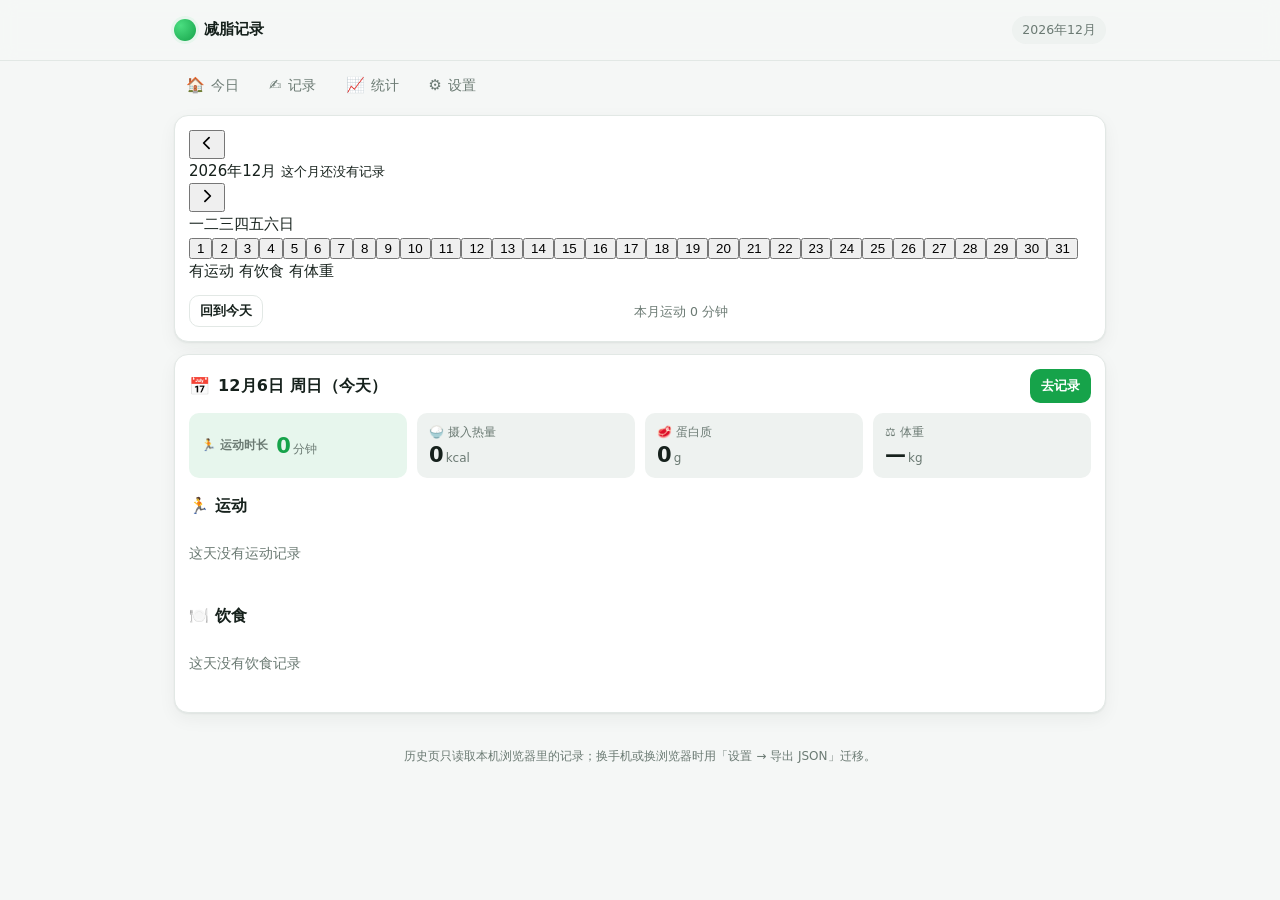
==== history.html @ f9bfeeaa "update: 历史上线（日期栏对称化 + 日历历史页 + 多标签页缓存修复）" ====
<!DOCTYPE html>
<html lang="zh-CN">
<head>
<meta charset="utf-8">
<meta name="viewport" content="width=device-width, initial-scale=1, viewport-fit=cover">
<title>历史 · 减脂记录</title>
<meta name="theme-color" content="#16a34a">
<link rel="icon" href="favicon.svg" type="image/svg+xml">
<link rel="manifest" href="manifest.webmanifest">
<link rel="stylesheet" href="assets/style.css">
</head>
<body>

<header class="topbar">
  <div class="wrap">
    <div class="brand"><span class="dot"></span><span>减脂记录</span></div>
    <span class="date-chip" id="monthChip">—</span>
  </div>
</header>
<nav id="nav" class="nav" aria-label="主导航"></nav>

<main class="wrap" id="main">

  <!-- ========== 月历 ========== -->
  <section class="card">
    <div class="calbar">
      <button class="iconbtn" id="prevMonth" type="button" title="上个月" aria-label="上个月">
        <svg viewBox="0 0 24 24" width="20" height="20" aria-hidden="true"><path d="M14.5 5.5 8 12l6.5 6.5" fill="none" stroke="currentColor" stroke-width="2.1" stroke-linecap="round" stroke-linejoin="round"/></svg>
      </button>
      <div class="calbar-title">
        <span id="monthLabel">—</span>
        <small id="monthSub"></small>
      </div>
      <button class="iconbtn" id="nextMonth" type="button" title="下个月" aria-label="下个月">
        <svg viewBox="0 0 24 24" width="20" height="20" aria-hidden="true"><path d="M9.5 5.5 16 12l-6.5 6.5" fill="none" stroke="currentColor" stroke-width="2.1" stroke-linecap="round" stroke-linejoin="round"/></svg>
      </button>
    </div>

    <div class="cal-week" aria-hidden="true">
      <span>一</span><span>二</span><span>三</span><span>四</span><span>五</span><span>六</span><span>日</span>
    </div>
    <div class="cal-grid" id="calGrid" aria-label="月历"></div>

    <div class="cal-legend">
      <span><i></i>有运动</span>
      <span><i class="diet"></i>有饮食</span>
      <span><i class="weight"></i>有体重</span>
    </div>

    <div class="row mt12">
      <button class="btn btn-sm btn-ghost" id="todayBtn" type="button">回到今天</button>
      <span class="small muted grow center" id="monthSummary"></span>
    </div>
  </section>

  <!-- ========== 选中那天的记录 ========== -->
  <section class="card">
    <div class="card-head">
      <span class="icon">📅</span>
      <h2 class="grow" id="dayTitle">—</h2>
      <a class="btn btn-sm btn-primary" id="editDay" href="log.html">去记录</a>
    </div>

    <div class="grid grid-4">
      <div class="stat brand">
        <div class="k">🏃 运动时长</div>
        <div class="v" id="dMinutes">0<small>分钟</small></div>
      </div>
      <div class="stat">
        <div class="k">🍚 摄入热量</div>
        <div class="v" id="dKcal">0<small>kcal</small></div>
      </div>
      <div class="stat">
        <div class="k">🥩 蛋白质</div>
        <div class="v" id="dProtein">0<small>g</small></div>
      </div>
      <div class="stat">
        <div class="k">⚖️ 体重</div>
        <div class="v" id="dWeight">—<small>kg</small></div>
      </div>
    </div>

    <div class="row-between mt16">
      <h2>🏃 运动</h2>
      <span class="small muted" id="dExMeta"></span>
    </div>
    <ul class="list" id="exList"></ul>

    <div class="row-between mt16">
      <h2>🍽️ 饮食</h2>
      <span class="small muted" id="dMealMeta"></span>
    </div>
    <ul class="list" id="mealList"></ul>
  </section>

  <p class="foot">历史页只读取本机浏览器里的记录；换手机或换浏览器时用「设置 → 导出 JSON」迁移。</p>
</main>

<script src="assets/storage.js"></script>
<script src="assets/app.js"></script>
<script>
(function () {
  var S = window.FatLossStorage, A = window.FatLossApp;
  A.applyTheme();
  A.renderNav('history.html');

  var TODAY = S.today();
  var state = { ym: TODAY.slice(0, 7), date: TODAY };
  var DAYS = {};

  function pad(n) { return (n < 10 ? '0' : '') + n; }
  function monthLabel(ym) { var p = ym.split('-'); return Number(p[0]) + '年' + Number(p[1]) + '月'; }
  function ymd(ym, day) { return ym + '-' + pad(day); }
  function daysInMonth(ym) { var p = ym.split('-'); return new Date(Number(p[0]), Number(p[1]), 0).getDate(); }
  // 周一作为一周的第一天：Date.getDay() 里 0 是周日 → 顺移成 6
  function firstOffset(ym) { var p = ym.split('-'); return (new Date(Number(p[0]), Number(p[1]) - 1, 1).getDay() + 6) % 7; }
  function shiftMonth(ym, delta) {
    var p = ym.split('-');
    var d = new Date(Number(p[0]), Number(p[1]) - 1 + delta, 1);
    return d.getFullYear() + '-' + pad(d.getMonth() + 1);
  }

  /* ---------- 按日期汇总全部记录 ---------- */
  function aggregate() {
    var rec = S.loadRecords(), map = {};
    function slot(d) { return map[d] || (map[d] = { minutes: 0, types: [], kcal: 0, meals: 0, weight: null }); }
    (rec.exercises || []).forEach(function (e) {
      var s = slot(e.date);
      s.minutes += e.durationMin || 0;
      if (e.type && s.types.indexOf(e.type) < 0) s.types.push(e.type);
    });
    (rec.meals || []).forEach(function (m) {
      var s = slot(m.date);
      s.meals += 1;
      s.kcal += m.kcal || 0;
    });
    (rec.weights || []).forEach(function (w) { slot(w.date).weight = w.weight; });
    return map;
  }

  /* ---------- 月历 ---------- */
  function renderCalendar() {
    var total = daysInMonth(state.ym);
    var offset = firstOffset(state.ym);
    var html = '', i;
    for (i = 0; i < offset; i++) html += '<div class="cal-cell pad" aria-hidden="true"></div>';
    for (var day = 1; day <= total; day++) {
      var d = ymd(state.ym, day);
      var s = DAYS[d];
      var cls = 'cal-cell';
      if (d === TODAY) cls += ' today';
      if (d === state.date) cls += ' sel';
      var inner = '<span class="d">' + day + '</span>';
      if (s) {
        if (s.minutes > 0) inner += '<span class="m">' + s.minutes + '分</span>';
        if (s.types.length) inner += '<span class="t">' + A.escapeHtml(s.types.slice(0, 2).join('·')) + '</span>';
        var dots = '';
        if (s.minutes > 0) dots += '<i></i>';
        if (s.meals > 0) dots += '<i class="diet"></i>';
        if (s.weight !== null) dots += '<i class="weight"></i>';
        if (dots) inner += '<span class="dots">' + dots + '</span>';
      }
      html += '<button type="button" class="' + cls + '" data-date="' + d + '">' + inner + '</button>';
    }
    document.getElementById('calGrid').innerHTML = html;

    // 本月小结
    var minutes = 0, active = 0, kcal = 0, mealDays = 0, ws = [];
    for (var day2 = 1; day2 <= total; day2++) {
      var s2 = DAYS[ymd(state.ym, day2)];
      if (!s2) continue;
      active += 1;
      minutes += s2.minutes;
      if (s2.meals > 0) { mealDays += 1; kcal += s2.kcal; }
      if (s2.weight !== null) ws.push({ d: ymd(state.ym, day2), v: s2.weight });
    }
    ws.sort(function (a, b) { return a.d < b.d ? -1 : 1; });

    document.getElementById('monthLabel').textContent = monthLabel(state.ym);
    document.getElementById('monthSub').textContent = active ? '有记录 ' + active + ' 天' : '这个月还没有记录';
    document.getElementById('monthChip').textContent = monthLabel(state.ym);
    var parts = ['本月运动 ' + A.fmtNum(minutes) + ' 分钟'];
    if (mealDays) parts.push('日均摄入 ' + A.fmtNum(kcal / mealDays) + ' kcal');
    if (ws.length > 1) {
      parts.push('体重 ' + A.fmtNum(ws[0].v, 1) + '→' + A.fmtNum(ws[ws.length - 1].v, 1) + ' kg');
    } else if (ws.length === 1) {
      parts.push('体重 ' + A.fmtNum(ws[0].v, 1) + ' kg');
    }
    document.getElementById('monthSummary').textContent = parts.join(' · ');
  }

  /* ---------- 选中那天的明细 ---------- */
  function renderDetail() {
    var d = state.date;
    var s = S.daySummary(d);
    var rel = A.relativeDay(d);
    document.getElementById('dayTitle').textContent = A.dateLabel(d) + (rel ? '（' + rel + '）' : '');
    document.getElementById('editDay').href = 'log.html?date=' + encodeURIComponent(d);
    document.getElementById('dMinutes').innerHTML = A.fmtNum(s.minutes) + '<small>分钟</small>';
    document.getElementById('dKcal').innerHTML = A.fmtNum(s.kcal) + '<small>kcal</small>';
    document.getElementById('dProtein').innerHTML = A.fmtNum(s.protein, 1) + '<small>g</small>';
    document.getElementById('dWeight').innerHTML = (s.weight === null ? '—' : A.fmtNum(s.weight, 1)) + '<small>kg</small>';

    document.getElementById('dExMeta').textContent = s.exercises.length ? s.exercises.length + ' 条记录' : '';
    document.getElementById('exList').innerHTML = s.exercises.length ? s.exercises.map(function (e) {
      return '<li><div class="li-main"><div class="li-title">' + A.escapeHtml(e.type) +
        '<span class="tag brand">' + A.fmtNum(e.durationMin) + ' 分钟</span>' +
        (e.intensity ? '<span class="tag">' + A.escapeHtml(e.intensity) + '</span>' : '') +
        (e.calories ? '<span class="tag">' + A.fmtNum(e.calories) + ' kcal</span>' : '') +
        '</div>' + (e.note ? '<div class="li-sub">' + A.escapeHtml(e.note) + '</div>' : '') + '</div></li>';
    }).join('') : '<li><div class="empty">这天没有运动记录</div></li>';

    var total = s.kcal;
    document.getElementById('dMealMeta').textContent = s.meals.length ? '合计 ' + A.fmtNum(total) + ' kcal' : '';
    document.getElementById('mealList').innerHTML = s.meals.length ? s.meals.map(function (m) {
      return '<li><div class="li-main"><div class="li-title">' + A.escapeHtml(m.name) +
        '<span class="tag">' + A.escapeHtml(m.meal) + '</span></div>' +
        '<div class="li-sub">' + A.fmtNum(m.amount) + ' ' + A.escapeHtml(m.unit) + ' · ' +
        A.fmtNum(m.kcal) + ' kcal · 蛋白 ' + A.fmtNum(m.protein, 1) + 'g / 碳水 ' +
        A.fmtNum(m.carbs, 1) + 'g / 脂肪 ' + A.fmtNum(m.fat, 1) + 'g</div></div></li>';
    }).join('') : '<li><div class="empty">这天没有饮食记录</div></li>';
  }

  function render() {
    DAYS = aggregate();
    renderCalendar();
    renderDetail();
  }

  /* ---------- 交互 ---------- */
  document.getElementById('prevMonth').addEventListener('click', function () {
    state.ym = shiftMonth(state.ym, -1);
    renderCalendar();
  });
  document.getElementById('nextMonth').addEventListener('click', function () {
    state.ym = shiftMonth(state.ym, 1);
    renderCalendar();
  });
  document.getElementById('todayBtn').addEventListener('click', function () {
    state.ym = TODAY.slice(0, 7);
    state.date = TODAY;
    render();
  });
  document.getElementById('calGrid').addEventListener('click', function (e) {
    var el = e.target;
    while (el && el !== this && !el.getAttribute('data-date')) el = el.parentNode;
    if (!el || el === this) return;
    var d = el.getAttribute('data-date');
    if (!d) return;
    state.date = d;
    var ym = d.slice(0, 7);
    if (ym !== state.ym) { state.ym = ym; render(); return; }
    renderCalendar();
    renderDetail();
  });
  window.addEventListener('fatloss:change', render);

  render();
})();
</script>
</body>
</html>
---- assets/style.css ----
/*! 减脂记录 · 样式表 —— 移动优先 / 深色模式 / 零依赖 */

/* ---------- 主题变量 ---------- */
:root {
  --bg: #f5f7f6;
  --bg-elev: #ffffff;
  --bg-soft: #eef2f0;
  --bg-input: #ffffff;
  --text: #16211c;
  --text-dim: #6b7a73;
  --line: #e2e8e5;
  --brand: #16a34a;
  --brand-soft: #e7f6ed;
  --brand-ink: #ffffff;
  --ok: #16a34a;
  --warn: #d97706;
  --danger: #dc2626;
  --info: #2563eb;
  --chart-grid: rgba(107, 122, 115, 0.18);
  --shadow: 0 1px 2px rgba(16, 33, 26, .06), 0 6px 18px rgba(16, 33, 26, .05);
  --radius: 14px;
  --radius-sm: 10px;
  --nav-h: 58px;
}

@media (prefers-color-scheme: dark) {
  :root:not([data-theme="light"]) {
    --bg: #0f1512;
    --bg-elev: #161d19;
    --bg-soft: #1d2621;
    --bg-input: #1b2420;
    --text: #e8efeb;
    --text-dim: #96a69e;
    --line: #26312c;
    --brand: #35c46f;
    --brand-soft: #14301f;
    --brand-ink: #06210f;
    --warn: #f59e0b;
    --danger: #f87171;
    --info: #60a5fa;
    --chart-grid: rgba(150, 166, 158, 0.18);
    --shadow: 0 1px 2px rgba(0, 0, 0, .4), 0 8px 22px rgba(0, 0, 0, .28);
  }
}

:root[data-theme="dark"] {
  --bg: #0f1512;
  --bg-elev: #161d19;
  --bg-soft: #1d2621;
  --bg-input: #1b2420;
  --text: #e8efeb;
  --text-dim: #96a69e;
  --line: #26312c;
  --brand: #35c46f;
  --brand-soft: #14301f;
  --brand-ink: #06210f;
  --warn: #f59e0b;
  --danger: #f87171;
  --info: #60a5fa;
  --chart-grid: rgba(150, 166, 158, 0.18);
  --shadow: 0 1px 2px rgba(0, 0, 0, .4), 0 8px 22px rgba(0, 0, 0, .28);
}

/* ---------- 基础 ---------- */
* { box-sizing: border-box; }

html, body { margin: 0; padding: 0; }

body {
  background: var(--bg);
  color: var(--text);
  font: 15px/1.55 system-ui, -apple-system, "Segoe UI", "Microsoft YaHei", "PingFang SC", sans-serif;
  -webkit-font-smoothing: antialiased;
  padding-bottom: calc(var(--nav-h) + env(safe-area-inset-bottom, 0px) + 8px);
}

a { color: var(--brand); text-decoration: none; }

h1, h2, h3 { margin: 0; font-weight: 650; letter-spacing: .2px; }
h1 { font-size: 18px; }
h2 { font-size: 16px; }
h3 { font-size: 15px; }

.wrap { max-width: 960px; margin: 0 auto; padding: 0 14px; }
.muted { color: var(--text-dim); }
.small { font-size: 12.5px; }
.center { text-align: center; }
.row { display: flex; align-items: center; gap: 8px; }
.row-between { display: flex; align-items: center; justify-content: space-between; gap: 10px; }
.grow { flex: 1; min-width: 0; }
.wrap-text { overflow-wrap: anywhere; }
.hidden { display: none !important; }
.mt8 { margin-top: 8px; }
.mt12 { margin-top: 12px; }
.mt16 { margin-top: 16px; }

/* ---------- 顶栏 ---------- */
.topbar {
  position: sticky; top: 0; z-index: 20;
  background: color-mix(in srgb, var(--bg) 88%, transparent);
  backdrop-filter: saturate(140%) blur(8px);
  border-bottom: 1px solid var(--line);
}
.topbar .wrap { display: flex; align-items: center; gap: 10px; height: 54px; }
.brand { display: flex; align-items: center; gap: 8px; font-weight: 700; }
.brand .dot {
  width: 22px; height: 22px; border-radius: 50%;
  background: radial-gradient(circle at 30% 30%, #4ade80, var(--brand));
  box-shadow: 0 0 0 3px var(--brand-soft);
}
.topbar .date-chip {
  margin-left: auto; font-size: 12.5px; color: var(--text-dim);
  background: var(--bg-soft); border-radius: 999px; padding: 4px 10px;
}


/* ---------- 底部导航（移动端） ---------- */
.nav {
  position: fixed; left: 0; right: 0; bottom: 0; z-index: 30;
  display: flex; justify-content: space-around; align-items: center;
  height: calc(var(--nav-h) + env(safe-area-inset-bottom, 0px));
  padding-bottom: env(safe-area-inset-bottom, 0px);
  background: color-mix(in srgb, var(--bg-elev) 94%, transparent);
  backdrop-filter: saturate(140%) blur(10px);
  border-top: 1px solid var(--line);
}
.nav-link {
  flex: 1; display: flex; flex-direction: column; align-items: center; gap: 2px;
  color: var(--text-dim); font-size: 11.5px; padding: 6px 0;
}
.nav-link .nav-icon { font-size: 19px; line-height: 1; filter: grayscale(1) opacity(.75); }
.nav-link.active { color: var(--brand); font-weight: 650; }
.nav-link.active .nav-icon { filter: none; transform: translateY(-1px); }

/* ---------- 卡片 ---------- */
.card {
  background: var(--bg-elev);
  border: 1px solid var(--line);
  border-radius: var(--radius);
  box-shadow: var(--shadow);
  padding: 14px;
  margin-top: 12px;
}
.card-head { display: flex; align-items: center; gap: 8px; margin-bottom: 10px; }
.card-head .icon { font-size: 17px; }
.stack > * + * { margin-top: 12px; }

/* ---------- 数据格 ---------- */
.grid { display: grid; gap: 10px; }
.grid-2 { grid-template-columns: repeat(2, 1fr); }
.grid-3 { grid-template-columns: repeat(3, 1fr); }
.grid-4 { grid-template-columns: repeat(2, 1fr); }

.stat {
  background: var(--bg-soft);
  border-radius: var(--radius-sm);
  padding: 10px 12px;
}
.stat .k { font-size: 12px; color: var(--text-dim); display: flex; align-items: center; gap: 4px; }
.stat .v { font-size: 21px; font-weight: 700; line-height: 1.25; }
.stat .v small { font-size: 12px; font-weight: 500; color: var(--text-dim); margin-left: 2px; }
.stat.brand { background: var(--brand-soft); }
.stat.brand .v { color: var(--brand); }

/* ---------- 进度条 ---------- */
.progress {
  height: 8px; border-radius: 999px; background: var(--bg-soft); overflow: hidden;
}
.progress-bar {
  height: 100%; border-radius: 999px;
  background: linear-gradient(90deg, var(--brand), #4ade80);
  transition: width .3s ease;
}
.progress-meta {
  display: flex; justify-content: space-between;
  font-size: 12px; color: var(--text-dim); margin-top: 5px;
}

/* ---------- 按钮 ---------- */
.btn {
  appearance: none; border: 1px solid transparent; cursor: pointer;
  border-radius: var(--radius-sm);
  padding: 9px 14px; font-size: 14px; font-weight: 600;
  background: var(--bg-soft); color: var(--text);
  transition: transform .06s ease, filter .15s ease;
}
.btn:active { transform: scale(.975); }
.btn-primary { background: var(--brand); color: var(--brand-ink); }
.btn-ghost { background: transparent; border-color: var(--line); color: var(--text); }
.btn-danger { background: transparent; border-color: var(--danger); color: var(--danger); }
.btn-sm { padding: 6px 10px; font-size: 13px; }
.btn-block { width: 100%; }
.btn-icon {
  width: 32px; height: 32px; padding: 0; display: inline-flex;
  align-items: center; justify-content: center; border-radius: 9px;
  background: transparent; border: 1px solid var(--line); color: var(--text-dim);
}
.btn-icon:hover { color: var(--text); }

/* ---------- 表单 ---------- */
.field { display: block; margin-top: 10px; }
.field > .label { display: block; font-size: 12.5px; color: var(--text-dim); margin-bottom: 5px; }
input, select, textarea {
  width: 100%; font: inherit; color: var(--text);
  background: var(--bg-input);
  border: 1px solid var(--line); border-radius: var(--radius-sm);
  padding: 9px 10px; outline: none;
}
input:focus, select:focus, textarea:focus { border-color: var(--brand); box-shadow: 0 0 0 3px var(--brand-soft); }
textarea { resize: vertical; min-height: 62px; }
.field-row { display: grid; grid-template-columns: repeat(2, 1fr); gap: 10px; }
.stepper { display: flex; gap: 6px; align-items: stretch; }
.stepper input { text-align: center; }
.stepper .btn { flex: 0 0 auto; }

/* ---------- 分段控件 ---------- */
.seg {
  display: inline-flex; background: var(--bg-soft); border-radius: 999px; padding: 3px; gap: 2px;
}
.seg button {
  appearance: none; border: 0; background: transparent; color: var(--text-dim);
  padding: 6px 13px; border-radius: 999px; font: inherit; font-size: 13px; cursor: pointer;
}
.seg button.active { background: var(--bg-elev); color: var(--text); font-weight: 650; box-shadow: var(--shadow); }

/* ---------- 列表 ---------- */
.list { list-style: none; margin: 0; padding: 0; }
.list > li {
  display: flex; align-items: flex-start; gap: 10px;
  padding: 10px 0; border-top: 1px solid var(--line);
}
.list > li:first-child { border-top: 0; }
.list .li-main { flex: 1; min-width: 0; }
.list .li-title { font-weight: 600; }
.list .li-sub { font-size: 12.5px; color: var(--text-dim); margin-top: 2px; }
.li-actions { display: flex; gap: 4px; }
.tag {
  display: inline-block; font-size: 11.5px; padding: 2px 8px; border-radius: 999px;
  background: var(--bg-soft); color: var(--text-dim); margin-right: 5px;
}
.tag.brand { background: var(--brand-soft); color: var(--brand); }
.empty { color: var(--text-dim); font-size: 13.5px; padding: 14px 0; text-align: center; }

/* ---------- 图表 ---------- */
canvas { display: block; width: 100%; }
.chart-box { position: relative; }
.legend { display: flex; flex-wrap: wrap; gap: 6px 14px; margin-top: 8px; }
.legend .item { display: flex; align-items: center; gap: 6px; font-size: 12.5px; color: var(--text-dim); }
.legend .swatch { width: 10px; height: 10px; border-radius: 3px; }

/* ---------- 表格 ---------- */
.table-scroll { overflow-x: auto; -webkit-overflow-scrolling: touch; }
table.data { width: 100%; border-collapse: collapse; font-size: 13.5px; }
table.data th, table.data td { text-align: left; padding: 7px 8px; border-bottom: 1px solid var(--line); white-space: nowrap; }
table.data th { color: var(--text-dim); font-weight: 600; font-size: 12.5px; }
table.data tbody tr:nth-child(odd) { background: color-mix(in srgb, var(--bg-soft) 55%, transparent); }

/* ---------- 日历条（记录页） ---------- */
.daybar { display: flex; align-items: center; justify-content: space-between; gap: 8px; }
.daybar .day-title { font-size: 16px; font-weight: 650; }

/* ---------- 提示 / 弹层 ---------- */
.toast {
  position: fixed; left: 50%; bottom: calc(var(--nav-h) + 18px);
  transform: translate(-50%, 12px);
  background: #16211c; color: #fff; font-size: 13.5px;
  padding: 9px 14px; border-radius: 999px; box-shadow: var(--shadow);
  opacity: 0; pointer-events: none; transition: opacity .2s, transform .2s;
  z-index: 60; max-width: 88vw; text-align: center;
}
.toast.show { opacity: 1; transform: translate(-50%, 0); }
.toast-ok { background: #14532d; }
.toast-error { background: #7f1d1d; }

.modal-mask {
  position: fixed; inset: 0; z-index: 70;
  background: rgba(8, 15, 11, .5);
  display: flex; align-items: center; justify-content: center; padding: 18px;
}
.modal {
  background: var(--bg-elev); border-radius: var(--radius); border: 1px solid var(--line);
  padding: 18px; width: 100%; max-width: 380px; box-shadow: var(--shadow);
}
.modal p { color: var(--text-dim); font-size: 13.5px; margin: 8px 0 16px; white-space: pre-line; }
.modal-actions { display: flex; justify-content: flex-end; gap: 8px; }

/* ---------- 页脚 ---------- */
.foot { color: var(--text-dim); font-size: 12px; text-align: center; padding: 22px 0 8px; }

/* ---------- 平板 / 桌面 ---------- */
@media (min-width: 720px) {
  body { padding-bottom: 24px; }
  .nav {
    position: static; height: auto; padding: 0; background: transparent;
    backdrop-filter: none; border: 0; justify-content: flex-start; gap: 4px;
  }
  .topbar .wrap { height: 60px; gap: 16px; }
  .nav { max-width: 960px; margin: 0 auto; padding: 8px 14px 0; gap: 6px; }
  .nav-link {
    flex: 0 0 auto; flex-direction: row; gap: 6px; font-size: 14px;
    padding: 6px 12px; border-radius: 999px;
  }
  .nav-link .nav-icon { font-size: 15px; filter: none; }
  .nav-link.active { background: var(--brand-soft); }
  .grid-4 { grid-template-columns: repeat(4, 1fr); }
  .toast { bottom: 24px; }
}

@media (min-width: 960px) {
  .grid-3 { grid-template-columns: repeat(3, 1fr); }
}

@media print {
  .nav, .topbar, .btn { display: none; }
}
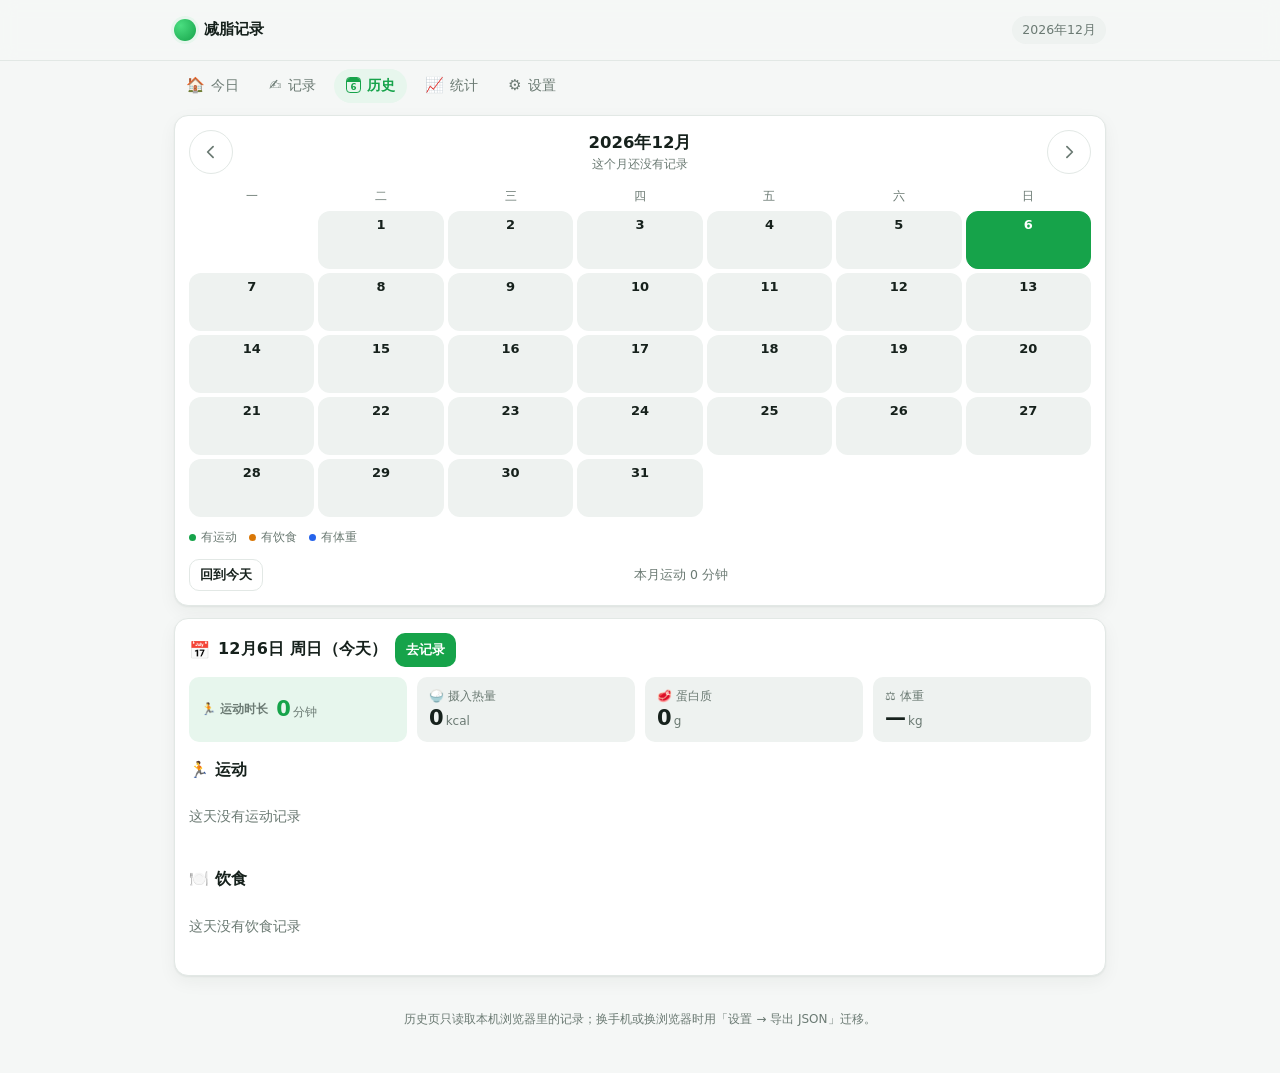
==== commit 1eddccff: "feat(data): 体重记录精确到两位小数 (history.html)" ====
--- a/history.html
+++ b/history.html
@@ -182,9 +182,9 @@
     var parts = ['本月运动 ' + A.fmtNum(minutes) + ' 分钟'];
     if (mealDays) parts.push('日均摄入 ' + A.fmtNum(kcal / mealDays) + ' kcal');
     if (ws.length > 1) {
-      parts.push('体重 ' + A.fmtNum(ws[0].v, 1) + '→' + A.fmtNum(ws[ws.length - 1].v, 1) + ' kg');
+      parts.push('体重 ' + A.fmtNum(ws[0].v, 2) + '→' + A.fmtNum(ws[ws.length - 1].v, 2) + ' kg');
     } else if (ws.length === 1) {
-      parts.push('体重 ' + A.fmtNum(ws[0].v, 1) + ' kg');
+      parts.push('体重 ' + A.fmtNum(ws[0].v, 2) + ' kg');
     }
     document.getElementById('monthSummary').textContent = parts.join(' · ');
   }
@@ -199,7 +199,7 @@
     document.getElementById('dMinutes').innerHTML = A.fmtNum(s.minutes) + '<small>分钟</small>';
     document.getElementById('dKcal').innerHTML = A.fmtNum(s.kcal) + '<small>kcal</small>';
     document.getElementById('dProtein').innerHTML = A.fmtNum(s.protein, 1) + '<small>g</small>';
-    document.getElementById('dWeight').innerHTML = (s.weight === null ? '—' : A.fmtNum(s.weight, 1)) + '<small>kg</small>';
+    document.getElementById('dWeight').innerHTML = (s.weight === null ? '—' : A.fmtNum(s.weight, 2)) + '<small>kg</small>';
 
     document.getElementById('dExMeta').textContent = s.exercises.length ? s.exercises.length + ' 条记录' : '';
     document.getElementById('exList').innerHTML = s.exercises.length ? s.exercises.map(function (e) {
--- a/assets/style.css
+++ b/assets/style.css
@@ -132,6 +132,30 @@
 .nav-link.active { color: var(--brand); font-weight: 650; }
 .nav-link.active .nav-icon { filter: none; transform: translateY(-1px); }
 
+/* 「历史」图标：日历样式，格子里是当天日期（尺寸随 .nav-icon 的 font-size 缩放） */
+.nav-link .nav-icon-cal { filter: none; }
+.cal-ico {
+  position: relative; display: inline-flex; align-items: flex-end; justify-content: center;
+  width: 1.05em; height: 1.05em; box-sizing: border-box;
+  border: 0.085em solid currentColor; border-radius: 0.26em; overflow: hidden;
+}
+.cal-ico i { position: absolute; top: 0; left: 0; right: 0; height: 0.3em; background: var(--brand); }
+.cal-ico b {
+  font-size: 0.58em; font-weight: 700; line-height: 1; margin-bottom: 0.06em;
+  font-variant-numeric: tabular-nums;
+}
+
+/* ---------- 数据安全横幅 ---------- */
+.banner { border-radius: var(--radius); padding: 10px 12px; margin-bottom: 12px; border: 1px solid transparent; }
+.banner:empty { display: none; }
+.banner-danger { background: rgba(220, 38, 38, 0.13); border-color: rgba(220, 38, 38, 0.45); }
+.banner-warn { background: rgba(245, 158, 11, 0.15); border-color: rgba(245, 158, 11, 0.45); }
+.banner-line { font-size: 13px; line-height: 1.5; }
+.banner-line + .banner-line { margin-top: 6px; }
+.banner-actions { margin-top: 8px; }
+.banner .btn { padding: 6px 12px; font-size: 13px; }
+.stat .v-sm { font-size: 15px; }
+
 /* ---------- 卡片 ---------- */
 .card {
   background: var(--bg-elev);
@@ -141,7 +165,9 @@
   padding: 14px;
   margin-top: 12px;
 }
-.card-head { display: flex; align-items: center; gap: 8px; margin-bottom: 10px; }
+.card-head { display: flex; align-items: center; gap: 8px; margin-bottom: 10px; flex-wrap: wrap; }
+/* 标题保持整行不被逐字挤断；同行的长摘要自动换到下一行 */
+.card-head > h2, .card-head > h3 { flex: 0 1 auto; min-width: 0; white-space: nowrap; }
 .card-head .icon { font-size: 17px; }
 .stack > * + * { margin-top: 12px; }
 
@@ -256,8 +282,75 @@
 table.data tbody tr:nth-child(odd) { background: color-mix(in srgb, var(--bg-soft) 55%, transparent); }
 
 /* ---------- 日历条（记录页） ---------- */
-.daybar { display: flex; align-items: center; justify-content: space-between; gap: 8px; }
-.daybar .day-title { font-size: 16px; font-weight: 650; }
+/* ---------- 圆形切换按钮（日期 / 月份共用，左右完全对称） ---------- */
+.iconbtn {
+  flex: 0 0 auto; width: 44px; height: 44px; padding: 0; border-radius: 50%;
+  display: grid; place-items: center; cursor: pointer;
+  background: var(--bg-elev); border: 1px solid var(--line); color: var(--text-dim);
+  -webkit-tap-highlight-color: transparent;
+  transition: transform .12s ease, background .15s ease, color .15s ease, border-color .15s ease;
+}
+.iconbtn svg { display: block; }
+.iconbtn:hover { color: var(--brand); border-color: color-mix(in srgb, var(--brand) 45%, var(--line)); }
+.iconbtn:active { transform: scale(.92); background: var(--brand-soft); color: var(--brand); }
+
+/* ---------- 记录页：日期导航 ---------- */
+.daynav {
+  display: flex; align-items: center; gap: 8px;
+  background: var(--bg-soft); border: 1px solid var(--line);
+  border-radius: 22px; padding: 8px;
+}
+.daynav-center {
+  position: relative; flex: 1; min-width: 0; height: 44px;
+  display: flex; flex-direction: column; align-items: center; justify-content: center; gap: 1px;
+}
+.daynav-title { font-size: 16px; font-weight: 700; letter-spacing: .2px; }
+.daynav-sub { font-size: 11.5px; color: var(--text-dim); }
+.daynav-input {
+  position: absolute; inset: 0; width: 100%; height: 100%; margin: 0; padding: 0;
+  border: 0; background: none; opacity: 0; cursor: pointer;
+  -webkit-appearance: none; appearance: none;
+}
+.daynav-hint {
+  display: flex; align-items: center; justify-content: center; gap: 5px;
+  margin-top: 10px; font-size: 11.5px; color: var(--text-dim);
+}
+
+/* ---------- 历史：月历 ---------- */
+.calbar { display: flex; align-items: center; gap: 8px; }
+.calbar-title { flex: 1; text-align: center; font-size: 16.5px; font-weight: 700; }
+.calbar-title small { display: block; margin-top: 1px; font-size: 11.5px; font-weight: 500; color: var(--text-dim); }
+.cal-week { display: grid; grid-template-columns: repeat(7, 1fr); gap: 4px; margin: 14px 0 5px; }
+.cal-week span { text-align: center; font-size: 11.5px; color: var(--text-dim); }
+.cal-grid { display: grid; grid-template-columns: repeat(7, 1fr); gap: 4px; }
+.cal-cell {
+  min-height: 58px; padding: 4px 2px 5px; border-radius: 12px;
+  border: 1px solid transparent; background: var(--bg-soft); color: inherit; font: inherit;
+  cursor: pointer; -webkit-tap-highlight-color: transparent;
+  display: flex; flex-direction: column; align-items: center; gap: 1px;
+  transition: transform .12s ease, background .15s ease;
+}
+.cal-cell:active { transform: scale(.95); }
+.cal-cell.pad { background: transparent; cursor: default; }
+.cal-cell .d { font-size: 13px; font-weight: 650; line-height: 1.4; }
+.cal-cell .m { font-size: 10px; font-weight: 700; line-height: 1.3; color: var(--brand); }
+.cal-cell .t {
+  max-width: 100%; font-size: 9.5px; line-height: 1.3; color: var(--text-dim);
+  overflow: hidden; text-overflow: ellipsis; white-space: nowrap;
+}
+.cal-cell.today { border-color: color-mix(in srgb, var(--brand) 55%, var(--line)); }
+.cal-cell.sel { background: var(--brand); border-color: var(--brand); }
+.cal-cell.sel .d, .cal-cell.sel .m, .cal-cell.sel .t { color: var(--brand-ink); }
+.cal-cell .dots { display: flex; gap: 3px; margin-top: 1px; }
+.cal-cell .dots i { width: 4px; height: 4px; border-radius: 50%; background: var(--brand); }
+.cal-cell .dots i.diet { background: var(--warn); }
+.cal-cell .dots i.weight { background: var(--info); }
+.cal-cell.sel .dots i { background: var(--brand-ink); }
+.cal-legend { display: flex; flex-wrap: wrap; gap: 12px; margin-top: 12px; font-size: 11.5px; color: var(--text-dim); }
+.cal-legend span { display: inline-flex; align-items: center; gap: 5px; }
+.cal-legend i { width: 7px; height: 7px; border-radius: 50%; background: var(--brand); }
+.cal-legend i.diet { background: var(--warn); }
+.cal-legend i.weight { background: var(--info); }
 
 /* ---------- 提示 / 弹层 ---------- */
 .toast {
@@ -310,6 +403,34 @@
   .grid-3 { grid-template-columns: repeat(3, 1fr); }
 }
 
+/* ---------- 截图导入运动记录 ---------- */
+.import { position: relative; border: 1px dashed var(--line); border-radius: var(--radius); background: var(--bg-soft); padding: 12px; margin-bottom: 12px; }
+.import.drag { border-color: var(--brand); background: var(--brand-soft); }
+.import-head { display: flex; align-items: center; gap: 10px; }
+.import-head .icon { font-size: 20px; }
+.import-title { font-weight: 650; margin-bottom: 2px; }
+.import-progress { margin-top: 10px; }
+.import-progress .bar { height: 6px; border-radius: 999px; background: var(--bg-input); overflow: hidden; }
+.import-progress .bar i { display: block; height: 100%; width: 0; background: var(--brand); transition: width .2s; }
+.import-rows { display: flex; flex-direction: column; gap: 8px; margin-top: 10px; }
+.import-row { background: var(--bg-elev); border: 1px solid var(--line); border-radius: var(--radius-sm); padding: 10px; }
+.import-row.picked { border-color: var(--brand); }
+.import-row .rhead { display: flex; align-items: center; gap: 8px; margin-bottom: 8px; flex-wrap: wrap; }
+.import-row .rgrid { display: flex; flex-wrap: wrap; gap: 8px; }
+.import-row .rgrid > label { display: flex; flex-direction: column; gap: 3px; font-size: 11.5px; color: var(--text-dim); }
+.import-row .rgrid select { min-width: 88px; }
+.import-row .rgrid input[type="number"] { width: 76px; }
+.import-row .rgrid input[type="date"] { width: 138px; }
+.import-row .rgrid .rnote { flex: 1 1 100%; }
+.import-row .rgrid .rnote input { width: 100%; }
+.import-row .chk { display: flex; align-items: center; gap: 6px; font-size: 12.5px; color: var(--text-dim); }
+.import-row .chk input { width: 18px; height: 18px; }
+.import-actions { display: flex; gap: 8px; margin-top: 10px; }
+.import-raw { margin-top: 10px; }
+.import-raw summary { cursor: pointer; font-size: 12.5px; color: var(--text-dim); }
+.import-raw pre { white-space: pre-wrap; word-break: break-all; font-size: 12px; line-height: 1.5; background: var(--bg-input); border-radius: 8px; padding: 8px; margin-top: 6px; max-height: 200px; overflow: auto; }
+.import-hint { font-size: 12px; color: var(--text-dim); margin-top: 8px; }
+
 @media print {
   .nav, .topbar, .btn { display: none; }
 }
